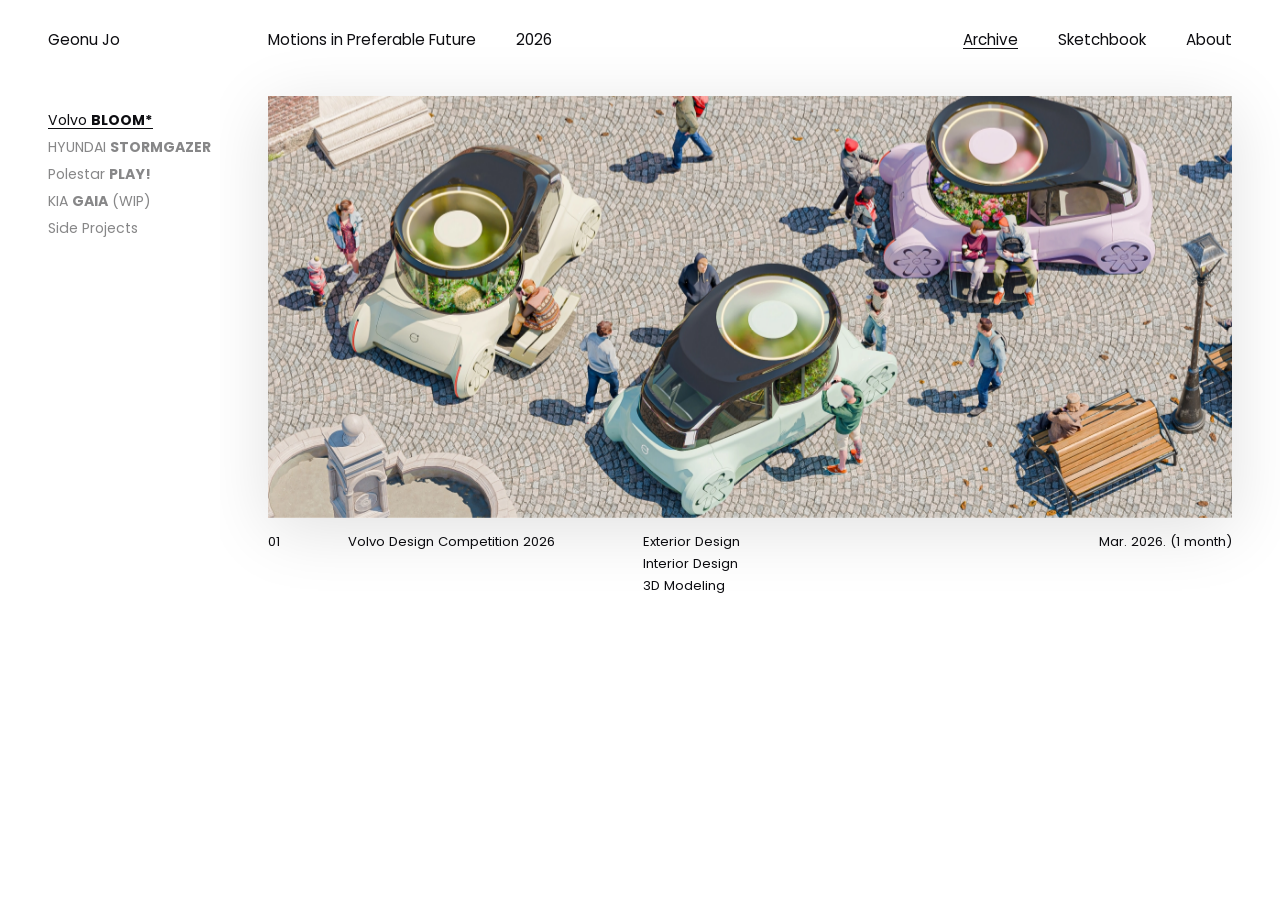
==== index.html @ c616c614 "Update index.html" ====
<!DOCTYPE html>
<html lang="en">
<head>
  <meta charset="UTF-8" />
  <meta name="viewport" content="width=device-width, initial-scale=1.0" />
  <title>Geonu Jo — Archive</title>
  <style>
    @font-face { font-family:'Poppins'; src:url('source/fonts/Poppins-Regular.ttf') format('truetype'); font-weight:400; }
    @font-face { font-family:'Poppins'; src:url('source/fonts/Poppins-Medium.ttf') format('truetype'); font-weight:500; }
    @font-face { font-family:'Poppins'; src:url('source/fonts/Poppins-Bold.ttf') format('truetype'); font-weight:700; }

    html {
      -webkit-text-size-adjust: 100%;
      text-size-adjust: 100%;
    }

    *, *::before, *::after { box-sizing:border-box; margin:0; padding:0; }
    html, body { width:100%; height:100%; overflow:hidden; font-family:'Poppins',sans-serif; font-weight:400; color:#0D0D11; }

    #global-nav {
      position:fixed; top:0; left:0; right:0; z-index:500;
      display:flex; align-items:baseline;
      padding:28px 48px 0;
      pointer-events:none;
    }
    #global-nav * { pointer-events:auto; }
    
    .nav-name  { font-size:0.95rem; font-weight:400; width:220px; flex-shrink:0; color:#0D0D11; transition: color 0.5s ease; }
    .nav-title { font-size:0.95rem; font-weight:400; color:#0D0D11; transition: color 0.5s ease; }
    .nav-year  { font-size:0.95rem; font-weight:400; flex:1; padding-left:40px; color:#0D0D11; transition: color 0.5s ease; }
    
    .nav-links { display:flex; gap:40px; }
    .nav-links a { font-size:0.95rem; font-weight:400; color:#0D0D11; text-decoration:none; transition: color 0.5s ease; }
    
    .nav-links a.active { text-decoration:underline; text-underline-offset:3px; }
    .nav-links a:hover  { text-decoration:underline; text-underline-offset:3px; }
    
    #global-nav.on-sketchbook .nav-name,
    #global-nav.on-sketchbook .nav-title,
    #global-nav.on-sketchbook .nav-year,
    #global-nav.on-sketchbook .nav-links a { color:#e8e8e8; }

    /* ── PAGE SCROLL ── */
    #scroll-container { position:fixed; inset:0; overflow:hidden; }
    #pages-wrapper {
      width:100%; 
      transition: transform 0.85s cubic-bezier(0.76,0,0.24,1);
      will-change: transform;
    }
    .page { width:100%; height:100vh; position:relative; }

    /* ── PAGE 1: ARCHIVE ── */
    #page-archive { background:#fff; display:flex; }

    .archive-sidebar {
      width:220px;
      flex-shrink:0;
      padding:110px 0 48px 48px;
      display:flex;
      flex-direction:column;
      gap:6px;
    }
    .project-nav-item {
      font-size:0.88rem;
      font-weight:400;
      color:#878788;
      cursor:pointer;
      line-height:1.5;
      transition:color 0.2s;
      white-space:nowrap;
    }
    .project-nav-item strong { font-weight:700; }
    .project-nav-item.active { color:#0D0D11; text-decoration:underline; text-underline-offset:3px; }
    .project-nav-item:hover { color:#0D0D11; }

    .archive-content {
      flex:1;
      padding:96px 48px 48px;
      display:flex;
      flex-direction:column;
      overflow:hidden;
    }

    #archive-cover {
      position: relative;
      width: 100%;
      aspect-ratio: 16/7;
      box-shadow: 0 12px 64px rgba(0,0,0,0.12);
      background: transparent;
      flex-shrink: 0;
      cursor: pointer;
    }

    .cover-layer {
      position: absolute;
      inset: 0;
      width: 100%;
      height: 100%;
      opacity: 0;
      z-index: 1;
      transition: opacity 0.5s cubic-bezier(0.25, 1, 0.5, 1);
      will-change: opacity;
    }

    .cover-layer.active {
      opacity: 1;
      z-index: 3;
    }

    .cover-layer::after {
      content: '';
      position: absolute;
      inset: 0;
      background-color: #ffffff;
      opacity: 0; 
      pointer-events: none; 
      transition: opacity 0.3s ease; 
      z-index: 2; 
    }
    .cover-layer:hover::after { opacity: 0.1; }

    .cover-layer img {
      width: 100%;
      height: 100%;
      object-fit: cover;
      display: block;
      position: relative;
      z-index: 1;
    }

    .project-meta {
      display:grid;
      grid-template-columns: 80px 1fr 1fr 1fr;
      padding-top:14px;
      flex-shrink:0;
    }
    .meta-num     { font-size:0.82rem; color:#0D0D11; }
    .meta-context { font-size:0.82rem; color:#0D0D11; }
    .meta-tags    { font-size:0.82rem; color:#0D0D11; display:flex; flex-direction:column; gap:2px; }
    .meta-date    { font-size:0.82rem; color:#0D0D11; text-align:right; }

    /* ── PAGE 2: SKETCHBOOK (iframe) ── */
    #page-sketchbook { background:#b8b8b8; }

    /* ── PAGE 3: ABOUT ── */
    #page-about { background:#fff; }

    /* ── LIGHTBOX ── */
    #lightbox {
      position: fixed; 
      inset: 0; 
      z-index: 1000;
      background: rgba(0,0,0,0); 
      display: none;
      overflow-y: auto;
      transition: background 0.4s ease;
      overscroll-behavior-y: contain; 
    }
    #lightbox.visible { background:rgba(0,0,0,0.88); }
    
    #lightbox-inner {
      position: relative;
      width: calc(100% - 160px);
      margin: 0 auto;
      padding: 80px 0 120px;
      display: flex; 
      flex-direction: column;
      opacity: 0; 
      transform: translateY(20px);
      transition: opacity 0.4s ease, transform 0.4s ease;
    }
    #lightbox.visible #lightbox-inner { opacity: 1; transform: translateY(0); }
    #lightbox-inner picture { display: block; width: 100%; margin-bottom: 0; padding: 0; }
    #lightbox-inner picture img { width: 100%; height: auto; display: block; vertical-align: top; }
    #lightbox-vimeo-wrap { width: 100%; margin-bottom: 8px; }
    
    #lightbox-close {
      position:fixed; top:28px; right:48px;
      font-size:0.85rem; color:#fff; cursor:pointer;
      font-family:'Poppins',sans-serif; z-index:1001;
      opacity:0; transition:opacity 0.4s ease;
    }
    #lightbox.visible #lightbox-close { opacity:1; }
    #lightbox-close:hover { text-decoration:underline; }

    /* ═══════════════════════════════
       MOBILE RESPONSIVE LAYOUT STYLES
    ═══════════════════════════════ */
    @media (max-width: 768px), (max-width: 915px) and (orientation: landscape) {
      #global-nav {
        padding: 16px 20px 0;
        flex-direction: column;
        gap: 4px;
      }
      .nav-name { font-size: 0.9rem; width: auto; }
      .nav-title, .nav-year { display: none; } 
      .nav-links { width: 100%; justify-content: flex-start; gap: 24px; margin-top: 4px; }
      .nav-links a { font-size: 0.9rem; }

      #page-archive { flex-direction: column; overflow-y: auto; -webkit-overflow-scrolling: touch; }
      
      .archive-sidebar {
        width: 100%;
        padding: 114px 20px 12px 20px;
        flex-direction: row;
        overflow-x: auto;
        white-space: nowrap;
        gap: 16px;
        -webkit-overflow-scrolling: touch;
      }
      .archive-sidebar::-webkit-scrollbar { display: none; } 
      .project-nav-item { font-size: 0.85rem; display: inline-block; }

      .archive-content {
        padding: 8px 20px 40px 20px;
        flex-shrink: 0;
        overflow: visible;
      }
      #archive-cover { aspect-ratio: 4/3; }

      .project-meta {
        grid-template-columns: 1fr; 
        row-gap: 8px;
        padding-top: 14px;
      }
      .meta-num { font-size: 0.8rem; color: #878788; }
      .meta-context { font-size: 0.95rem; font-weight: 500; }
      .meta-tags { flex-direction: row; flex-wrap: wrap; gap: 4px 10px; font-size: 0.8rem; }
      /* ★ 요구사항 반영: 아카이브 페이지 날짜 정보 정렬 왼쪽으로 통합 수정 */
      .meta-date { text-align: left; font-size: 0.8rem; color: #878788; margin-top: 2px; }
      
      #lightbox-inner { width: calc(100% - 32px); padding: 60px 0 60px; }
      #lightbox-close { top: 20px; right: 20px; }
    }

    @media (max-width: 915px) and (orientation: landscape) {
      .page { 
        height: 100svh !important; 
      }
      .archive-sidebar { padding: 94px 20px 8px 20px; }
      #archive-cover { aspect-ratio: 16/6; max-height: 38vh; }
    }
  </style>
</head>
<body>

<nav id="global-nav">
  <span class="nav-name">Geonu Jo</span>
  <span class="nav-title">Motions in Preferable Future</span>
  <span class="nav-year">2026</span>
  <div class="nav-links">
    <a href="#" id="nav-archive" class="active">Archive</a>
    <a href="#" id="nav-sketchbook">Sketchbook</a>
    <a href="#" id="nav-about">About</a>
  </div>
</nav>

<div id="scroll-container">
  <div id="pages-wrapper">

    <div class="page" id="page-archive">
      <aside class="archive-sidebar">
        <div class="project-nav-item active" data-key="volvo-bloom">
          Volvo <strong>BLOOM*</strong>
        </div>
        <div class="project-nav-item" data-key="hyundai-stormgazer">
          HYUNDAI <strong>STORMGAZER</strong>
        </div>
        <div class="project-nav-item" data-key="polestar-play">
          Polestar <strong>PLAY!</strong>
        </div>
        <div class="project-nav-item" data-key="kia-gaia">
          KIA <strong>GAIA</strong> (WIP)
        </div>
        <div class="project-nav-item" data-key="side-projects">
          Side Projects
        </div>
      </aside>

      <div class="archive-content">
        <div id="archive-cover"></div>
        
        <div class="project-meta">
          <span class="meta-num" id="meta-num"></span>
          <span class="meta-context" id="meta-context"></span>
          <span class="meta-tags" id="meta-tags"></span>
          <span class="meta-date" id="meta-date"></span>
        </div>
      </div>
    </div>

    <div class="page" id="page-sketchbook">
      <iframe src="sketchbook.html" style="position:absolute;inset:0;width:100%;height:100%;border:none;" title="Sketchbook"></iframe>
    </div>

    <div class="page" id="page-about">
      <iframe id="about-iframe" src="about.html" style="position:absolute;inset:0;width:100%;height:100%;border:none;" title="About"></iframe>
    </div>

  </div>
</div>

<div id="lightbox">
  <span id="lightbox-close">✕ close</span>
  <div id="lightbox-inner"></div>
</div>

<script>
const PROJECTS = {
  'volvo-bloom': {
    num:'01', context:'Volvo Design Competition 2026',
    tags:['Exterior Design','Interior Design','3D Modeling'],
    date:'Mar. 2026. (1 month)',
    path:'source/projects/volvo-bloom/',
    images: Array.from({length:16}, (_,i) => String(i+1).padStart(2,'0')+'.jpg'),
    vimeo: '<div style="padding:68.52% 0 0 0;position:relative;"><iframe src="https://player.vimeo.com/video/1188949481?badge=0&autopause=0&player_id=0&app_id=58479&autoplay=1&loop=1" frameborder="0" allow="autoplay; fullscreen; picture-in-picture; clipboard-write; encrypted-media; web-share" referrerpolicy="strict-origin-when-cross-origin" style="position:absolute;top:0;left:0;width:100%;height:100%;" title="BLOOM* (Volvo Design Competition 2026)"></iframe></div><script src="https://player.vimeo.com/api/player.js"><\/script>'
  },
  'hyundai-stormgazer': {
    num:'02', context:'HYUNDAI industry-academic cooperation',
    tags:['Exterior Design','3D Modeling'],
    date:'Jul. 2025. - Nov. 2025. (4 months)',
    path:'source/projects/hyundai-stormgazer/',
    images: Array.from({length:13}, (_,i) => String(i+1).padStart(2,'0')+'.jpg')
  },
  'polestar-play': {
    num:'03', context:'Polestar Design Contest 2024',
    tags:['Exterior Design','Interior Design', '3D Modeling'],
    date:'Apr. 2024. - May. 2024. (2 months)',
    path:'source/projects/polestar-play/',
    images: Array.from({length:12}, (_,i) => String(i+1).padStart(2,'0')+'.jpg')
  },
  'kia-gaia': {
    num:'04', context:'BA Thesis Project (wip)',
    tags:['Exterior Design', 'Interior Design', '3D Modeling'],
    date:'Apr. 2026. - Dec. 2026. (9 months)',
    path:'source/projects/kia-gaia/',
    images: Array.from({length:8}, (_,i) => String(i+1).padStart(2,'0')+'.jpg')
  },
  'side-projects': {
    num:'05', context:'Various',
    tags:['Sketching','Modeling'],
    date:'2024. –',
    path:'source/projects/side-projects/',
    images: ['01.jpg']
  }
};

let activeKey = '';
let lastActiveKey = null;
let lightboxScrollTimer = null;

function isMobileLayout() {
  return window.innerWidth <= 768 || (window.innerWidth <= 915 && window.innerHeight < window.innerWidth);
}

function initCoverLayers() {
  const container = document.getElementById('archive-cover');
  container.innerHTML = '';

  Object.keys(PROJECTS).forEach(key => {
    const p = PROJECTS[key];
    const picture = document.createElement('picture');
    picture.className = 'cover-layer';
    picture.dataset.coverKey = key;

    picture.innerHTML = `
      <source srcset="${p.path}webp/00.webp" type="image/webp">
      <img src="${p.path}jpg/00.jpg" alt="${p.num} Cover">
    `;
    container.appendChild(picture);
  });
}

function selectProject(key) {
  const p = PROJECTS[key];
  if (!p || activeKey === key) return;
  
  lastActiveKey = activeKey;
  activeKey = key;

  document.querySelectorAll('.project-nav-item').forEach(el => {
    el.classList.toggle('active', el.dataset.key === key);
  });

  const allLayers = document.querySelectorAll('.cover-layer');
  const nextLayer = document.querySelector(`.cover-layer[data-cover-key="${key}"]`);
  const prevLayer = lastActiveKey ? document.querySelector(`.cover-layer[data-cover-key="${lastActiveKey}"]`) : null;

  if (nextLayer) {
    allLayers.forEach(layer => {
      if (layer !== nextLayer && layer.classList.contains('active')) {
        layer.style.zIndex = '2'; 
      } else if (layer !== nextLayer) {
        layer.style.zIndex = '1';
      }
    });

    nextLayer.style.zIndex = '3';
    nextLayer.classList.add('active');

    if (prevLayer && prevLayer !== nextLayer) {
      const layerToHide = prevLayer;
      
      setTimeout(() => {
        if (activeKey !== layerToHide.dataset.coverKey) { 
          layerToHide.classList.remove('active');
          layerToHide.style.zIndex = '1';
        }
      }, 2600); 
    }
  }

  document.getElementById('meta-num').textContent     = p.num;
  document.getElementById('meta-context').textContent = p.context;
  document.getElementById('meta-date').textContent    = p.date;
  const tagsEl = document.getElementById('meta-tags');
  tagsEl.innerHTML = p.tags.map(t => `<span>${t}</span>`).join('');
}

document.querySelectorAll('.project-nav-item').forEach(el => {
  el.addEventListener('click', () => {
    selectProject(el.dataset.key);
    if(isMobileLayout()) {
      el.scrollIntoView({ behavior: 'smooth', inline: 'center', block: 'nearest' });
    }
  });
});

initCoverLayers();
selectProject('volvo-bloom');

document.getElementById('archive-cover').addEventListener('click', () => {
  if (activeKey === 'kia-gaia') return;
  const p = PROJECTS[activeKey];
  if (p) openLightbox(p.path, p.images, p.vimeo || null);
});

/* ── PAGE SNAPPING ── */
const pagesWrapper = document.getElementById('pages-wrapper');
const globalNav    = document.getElementById('global-nav');
const archivePage  = document.getElementById('page-archive');
let currentPage = 0;
let isAnimating = false;
const ANIM_MS   = 900;

function goToPage(n) {
  n = Math.max(0, Math.min(2, n));
  if (n === currentPage || isAnimating) return;
  currentPage = n;
  isAnimating = true;
  
  const targetOffset = n * -100;
  pagesWrapper.style.transform = `translateY(${targetOffset}svh)`;
  
  document.getElementById('nav-archive').classList.toggle('active',    n === 0);
  document.getElementById('nav-sketchbook').classList.toggle('active', n === 1);
  document.getElementById('nav-about').classList.toggle('active',      n === 2);
  globalNav.classList.toggle('on-sketchbook', n === 1);
  setTimeout(() => { isAnimating = false; }, ANIM_MS);
}

document.getElementById('nav-archive').addEventListener('click',    e => { e.preventDefault(); goToPage(0); });
document.getElementById('nav-sketchbook').addEventListener('click', e => { e.preventDefault(); goToPage(1); });
document.getElementById('nav-about').addEventListener('click',      e => { e.preventDefault(); goToPage(2); });

let wheelAccum = 0, wheelTimer = null;
const WHEEL_THRESHOLD = 50;

window.addEventListener('wheel', (e) => {
  const lb = document.getElementById('lightbox');
  if (lb && lb.style.display === 'block' && lb.classList.contains('visible')) return;

  if (currentPage === 0) {
    if (isMobileLayout()) return; 
    const atBottom = archivePage.scrollTop + archivePage.clientHeight >= archivePage.scrollHeight - 4;
    const atTop    = archivePage.scrollTop <= 0;
    if (e.deltaY > 0 && !atBottom) return;
    if (e.deltaY < 0 && !atTop)    return;
  }
  wheelAccum += e.deltaY;
  clearTimeout(wheelTimer);
  wheelTimer = setTimeout(() => { wheelAccum = 0; }, 200);
  if (Math.abs(wheelAccum) < WHEEL_THRESHOLD) return;
  const dir = wheelAccum > 0 ? 1 : -1;
  wheelAccum = 0;
  if (!isAnimating) goToPage(currentPage + dir);
}, { passive:true });

/* 📱 터치 스크린 스와이프 페이지 snapping */
let touchY0 = null;
let touchX0 = null;
window.addEventListener('touchstart', e => { 
  touchY0 = e.touches[0].clientY; 
  touchX0 = e.touches[0].clientX;
}, {passive:true});

window.addEventListener('touchend', e => {
  if (touchY0 === null || isAnimating) return;
  if (document.getElementById('lightbox').style.display === 'block') return;
  
  if (currentPage === 1) {
    const dx = touchX0 - e.changedTouches[0].clientX;
    if (Math.abs(dx) > 40) return; 
  }

  const dy = touchY0 - e.changedTouches[0].clientY;
  touchY0 = null;
  if (Math.abs(dy) < 60) return;
  goToPage(currentPage + (dy > 0 ? 1 : -1));
}, {passive:true});

/* ★ 크로스 도메인 iframe 신호 완벽 수신 보장 및 단일 페이지 전이 통합 연동 */
window.addEventListener('message', (e) => {
  if (e.data === 'scroll-up-edge'   && !isAnimating) goToPage(currentPage - 1);
  if (e.data === 'scroll-down-edge' && !isAnimating) goToPage(currentPage + 1);

  if (e.data && e.data.type === 'open-project-lightbox') {
    const targetKey = e.data.key;
    const p = PROJECTS[targetKey];
    
    if (p) {
      selectProject(targetKey);
      if (targetKey === 'kia-gaia') return; 
      const startPage = e.data.page || 1;
      openLightbox(p.path, p.images, p.vimeo || null, startPage);
    }
  }
});

function preloadProjectCovers() {
  Object.keys(PROJECTS).forEach(key => {
    const p = PROJECTS[key];
    const imgWebp = new Image();
    imgWebp.src = p.path + 'webp/00.webp';
    const imgJpg = new Image();
    imgJpg.src = p.path + 'jpg/00.jpg';
  });
}
preloadProjectCovers();

/* ── LIGHTBOX CONTROLLER ── */
function openLightbox(path, images, vimeo, startPage = 1) {
  const lb    = document.getElementById('lightbox');
  const inner = document.getElementById('lightbox-inner');
  inner.innerHTML = '';
  lb.onscroll = null; 

  if (vimeo) {
    const wrap = document.createElement('div');
    wrap.id = 'lightbox-vimeo-wrap';
    wrap.style.cssText = 'width:60%; margin:0 auto 8px;';
    if(isMobileLayout()) wrap.style.width = '100%';
    wrap.innerHTML = vimeo;
    inner.appendChild(wrap);
    if (!document.querySelector('script[src*="vimeo.com/api/player"]')) {
      const s = document.createElement('script');
      s.src = 'https://player.vimeo.com/api/player.js';
      document.head.appendChild(s);
    }
  }

  images.forEach((f, idx) => {
    const webpFileName = f.replace(/\.(jpg|jpeg)$/i, '.webp');
    const webpSrc = path + 'webp/' + webpFileName;
    const jpgSrc  = path + 'jpg/' + f;

    const picture = document.createElement('picture');
    picture.dataset.pageIndex = idx + 1;
    picture.style.cssText = 'display:block; width:100%; margin-bottom:0;'; 

    const source = document.createElement('source');
    source.srcset = webpSrc;
    source.type = 'image/webp';
    picture.appendChild(source);

    const img = document.createElement('img');
    img.src = jpgSrc;
    img.alt = f;
    img.decoding = "sync";
    img.style.cssText = 'width:100%; display:block; height:auto;';

    picture.appendChild(img);
    inner.appendChild(picture);
  });

  lb.style.display = 'block';
  lb.scrollTop = 0; 

  requestAnimationFrame(() => {
    lb.classList.add('visible');
    if (images.length === 0) return;

    const targetPageNum = startPage > 1 ? startPage : 1;
    const targetPicture = inner.querySelector(`picture[data-page-index="${targetPageNum}"]`);
    
    if (targetPicture) {
      const targetImg = targetPicture.querySelector('img');
      const scrollToTarget = () => {
        targetPicture.scrollIntoView({ behavior: 'auto', block: 'start' });
        if (targetPageNum === 1 && vimeo) {
          lb.scrollTop = 0;
        }
        targetImg.onload = null;
        targetImg.onerror = null;
      };

      if (targetImg.complete && targetImg.naturalWidth) {
        lightboxScrollTimer = setTimeout(scrollToTarget, 50);
      } else {
        targetImg.onload = () => { lightboxScrollTimer = setTimeout(scrollToTarget, 100); };
        targetImg.onerror = () => { scrollToTarget(); }; 
      }
    } else {
      lb.scrollTop = 0;
    }
  });
}

function closeLightbox() {
  if (lightboxScrollTimer) {
    clearTimeout(lightboxScrollTimer);
    lightboxScrollTimer = null;
  }
  const lb = document.getElementById('lightbox');
  lb.classList.remove('visible');
  setTimeout(() => { 
    lb.style.display = 'none'; 
    document.getElementById('lightbox-inner').innerHTML = ''; 
  }, 420);
}

document.getElementById('lightbox-close').addEventListener('click', closeLightbox);
document.getElementById('lightbox').addEventListener('click', e => {
  if(e.target.id === 'lightbox' || e.target.id === 'lightbox-inner') closeLightbox();
});
</script>
</body>
</html>
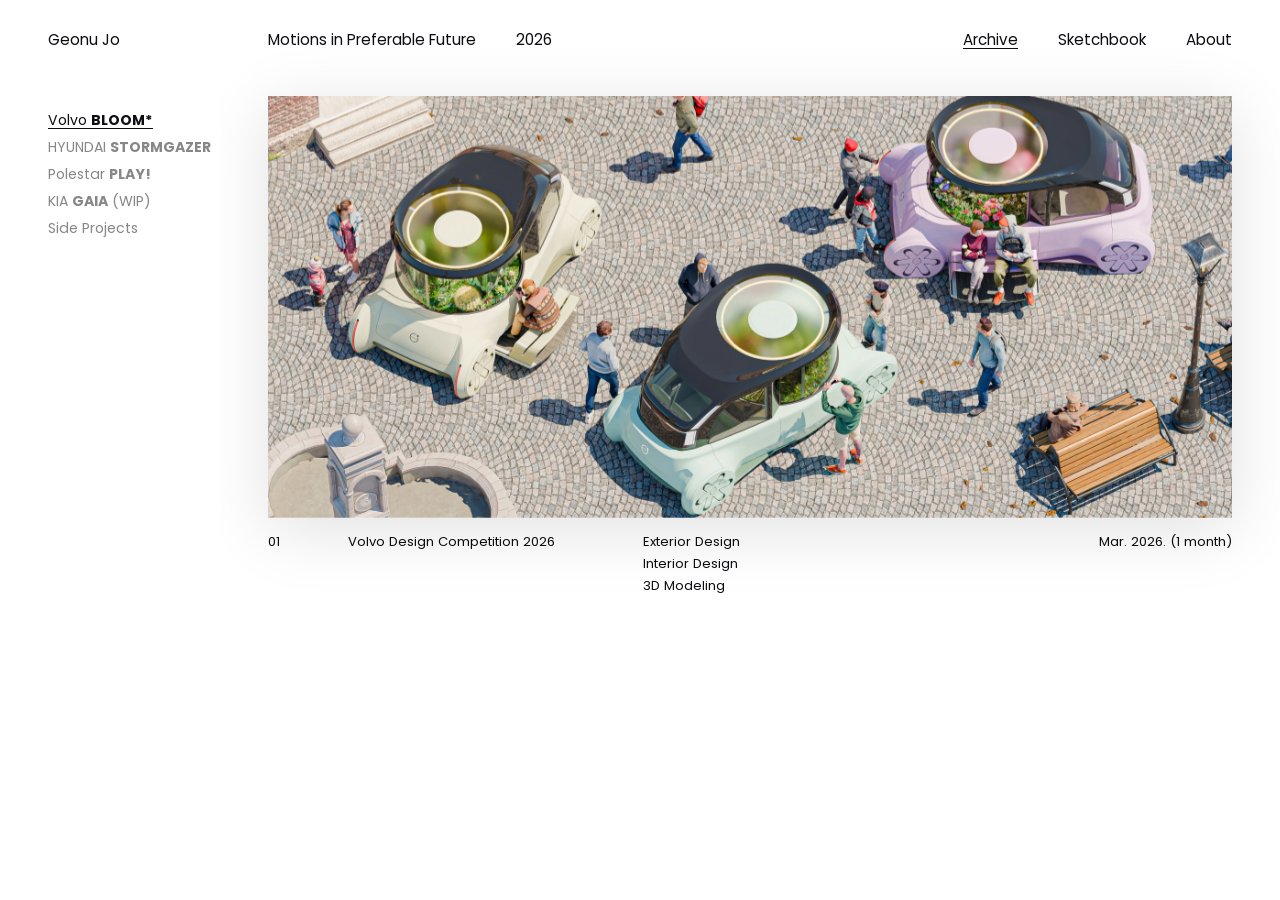
==== commit 53e78f45: "Update index.html" ====
--- a/index.html
+++ b/index.html
@@ -145,43 +145,7 @@
     /* ── PAGE 3: ABOUT ── */
     #page-about { background:#fff; }
 
-    /* ── LIGHTBOX ── */
-    #lightbox {
-      position: fixed; 
-      inset: 0; 
-      z-index: 1000;
-      background: rgba(0,0,0,0); 
-      display: none;
-      overflow-y: auto;
-      transition: background 0.4s ease;
-      overscroll-behavior-y: contain; 
-    }
-    #lightbox.visible { background:rgba(0,0,0,0.88); }
-    
-    #lightbox-inner {
-      position: relative;
-      width: calc(100% - 160px);
-      margin: 0 auto;
-      padding: 80px 0 120px;
-      display: flex; 
-      flex-direction: column;
-      opacity: 0; 
-      transform: translateY(20px);
-      transition: opacity 0.4s ease, transform 0.4s ease;
-    }
-    #lightbox.visible #lightbox-inner { opacity: 1; transform: translateY(0); }
-    #lightbox-inner picture { display: block; width: 100%; margin-bottom: 0; padding: 0; }
-    #lightbox-inner picture img { width: 100%; height: auto; display: block; vertical-align: top; }
-    #lightbox-vimeo-wrap { width: 100%; margin-bottom: 8px; }
-    
-    #lightbox-close {
-      position:fixed; top:28px; right:48px;
-      font-size:0.85rem; color:#fff; cursor:pointer;
-      font-family:'Poppins',sans-serif; z-index:1001;
-      opacity:0; transition:opacity 0.4s ease;
-    }
-    #lightbox.visible #lightbox-close { opacity:1; }
-    #lightbox-close:hover { text-decoration:underline; }
+
 
     /* ═══════════════════════════════
        MOBILE RESPONSIVE LAYOUT STYLES
@@ -229,8 +193,7 @@
       /* ★ 요구사항 반영: 아카이브 페이지 날짜 정보 정렬 왼쪽으로 통합 수정 */
       .meta-date { text-align: left; font-size: 0.8rem; color: #878788; margin-top: 2px; }
       
-      #lightbox-inner { width: calc(100% - 32px); padding: 60px 0 60px; }
-      #lightbox-close { top: 20px; right: 20px; }
+
     }
 
     @media (max-width: 915px) and (orientation: landscape) {
@@ -300,10 +263,7 @@
   </div>
 </div>
 
-<div id="lightbox">
-  <span id="lightbox-close">✕ close</span>
-  <div id="lightbox-inner"></div>
-</div>
+
 
 <script>
 const PROJECTS = {
@@ -347,7 +307,6 @@
 
 let activeKey = '';
 let lastActiveKey = null;
-let lightboxScrollTimer = null;
 
 function isMobileLayout() {
   return window.innerWidth <= 768 || (window.innerWidth <= 915 && window.innerHeight < window.innerWidth);
@@ -431,8 +390,7 @@
 
 document.getElementById('archive-cover').addEventListener('click', () => {
   if (activeKey === 'kia-gaia') return;
-  const p = PROJECTS[activeKey];
-  if (p) openLightbox(p.path, p.images, p.vimeo || null);
+  if (activeKey) location.href = `project.html?key=${activeKey}`;
 });
 
 /* ── PAGE SNAPPING ── */
@@ -467,9 +425,6 @@
 const WHEEL_THRESHOLD = 50;
 
 window.addEventListener('wheel', (e) => {
-  const lb = document.getElementById('lightbox');
-  if (lb && lb.style.display === 'block' && lb.classList.contains('visible')) return;
-
   if (currentPage === 0) {
     if (isMobileLayout()) return; 
     const atBottom = archivePage.scrollTop + archivePage.clientHeight >= archivePage.scrollHeight - 4;
@@ -496,8 +451,6 @@
 
 window.addEventListener('touchend', e => {
   if (touchY0 === null || isAnimating) return;
-  if (document.getElementById('lightbox').style.display === 'block') return;
-  
   if (currentPage === 1) {
     const dx = touchX0 - e.changedTouches[0].clientX;
     if (Math.abs(dx) > 40) return; 
@@ -517,12 +470,9 @@
   if (e.data && e.data.type === 'open-project-lightbox') {
     const targetKey = e.data.key;
     const p = PROJECTS[targetKey];
-    
-    if (p) {
-      selectProject(targetKey);
-      if (targetKey === 'kia-gaia') return; 
+    if (p && targetKey !== 'kia-gaia') {
       const startPage = e.data.page || 1;
-      openLightbox(p.path, p.images, p.vimeo || null, startPage);
+      location.href = `project.html?key=${targetKey}&page=${startPage}`;
     }
   }
 });
@@ -538,101 +488,7 @@
 }
 preloadProjectCovers();
 
-/* ── LIGHTBOX CONTROLLER ── */
-function openLightbox(path, images, vimeo, startPage = 1) {
-  const lb    = document.getElementById('lightbox');
-  const inner = document.getElementById('lightbox-inner');
-  inner.innerHTML = '';
-  lb.onscroll = null; 
-
-  if (vimeo) {
-    const wrap = document.createElement('div');
-    wrap.id = 'lightbox-vimeo-wrap';
-    wrap.style.cssText = 'width:60%; margin:0 auto 8px;';
-    if(isMobileLayout()) wrap.style.width = '100%';
-    wrap.innerHTML = vimeo;
-    inner.appendChild(wrap);
-    if (!document.querySelector('script[src*="vimeo.com/api/player"]')) {
-      const s = document.createElement('script');
-      s.src = 'https://player.vimeo.com/api/player.js';
-      document.head.appendChild(s);
-    }
-  }
-
-  images.forEach((f, idx) => {
-    const webpFileName = f.replace(/\.(jpg|jpeg)$/i, '.webp');
-    const webpSrc = path + 'webp/' + webpFileName;
-    const jpgSrc  = path + 'jpg/' + f;
-
-    const picture = document.createElement('picture');
-    picture.dataset.pageIndex = idx + 1;
-    picture.style.cssText = 'display:block; width:100%; margin-bottom:0;'; 
-
-    const source = document.createElement('source');
-    source.srcset = webpSrc;
-    source.type = 'image/webp';
-    picture.appendChild(source);
-
-    const img = document.createElement('img');
-    img.src = jpgSrc;
-    img.alt = f;
-    img.decoding = "sync";
-    img.style.cssText = 'width:100%; display:block; height:auto;';
-
-    picture.appendChild(img);
-    inner.appendChild(picture);
-  });
-
-  lb.style.display = 'block';
-  lb.scrollTop = 0; 
-
-  requestAnimationFrame(() => {
-    lb.classList.add('visible');
-    if (images.length === 0) return;
-
-    const targetPageNum = startPage > 1 ? startPage : 1;
-    const targetPicture = inner.querySelector(`picture[data-page-index="${targetPageNum}"]`);
-    
-    if (targetPicture) {
-      const targetImg = targetPicture.querySelector('img');
-      const scrollToTarget = () => {
-        targetPicture.scrollIntoView({ behavior: 'auto', block: 'start' });
-        if (targetPageNum === 1 && vimeo) {
-          lb.scrollTop = 0;
-        }
-        targetImg.onload = null;
-        targetImg.onerror = null;
-      };
-
-      if (targetImg.complete && targetImg.naturalWidth) {
-        lightboxScrollTimer = setTimeout(scrollToTarget, 50);
-      } else {
-        targetImg.onload = () => { lightboxScrollTimer = setTimeout(scrollToTarget, 100); };
-        targetImg.onerror = () => { scrollToTarget(); }; 
-      }
-    } else {
-      lb.scrollTop = 0;
-    }
-  });
-}
-
-function closeLightbox() {
-  if (lightboxScrollTimer) {
-    clearTimeout(lightboxScrollTimer);
-    lightboxScrollTimer = null;
-  }
-  const lb = document.getElementById('lightbox');
-  lb.classList.remove('visible');
-  setTimeout(() => { 
-    lb.style.display = 'none'; 
-    document.getElementById('lightbox-inner').innerHTML = ''; 
-  }, 420);
-}
-
-document.getElementById('lightbox-close').addEventListener('click', closeLightbox);
-document.getElementById('lightbox').addEventListener('click', e => {
-  if(e.target.id === 'lightbox' || e.target.id === 'lightbox-inner') closeLightbox();
-});
+
 </script>
 </body>
 </html>
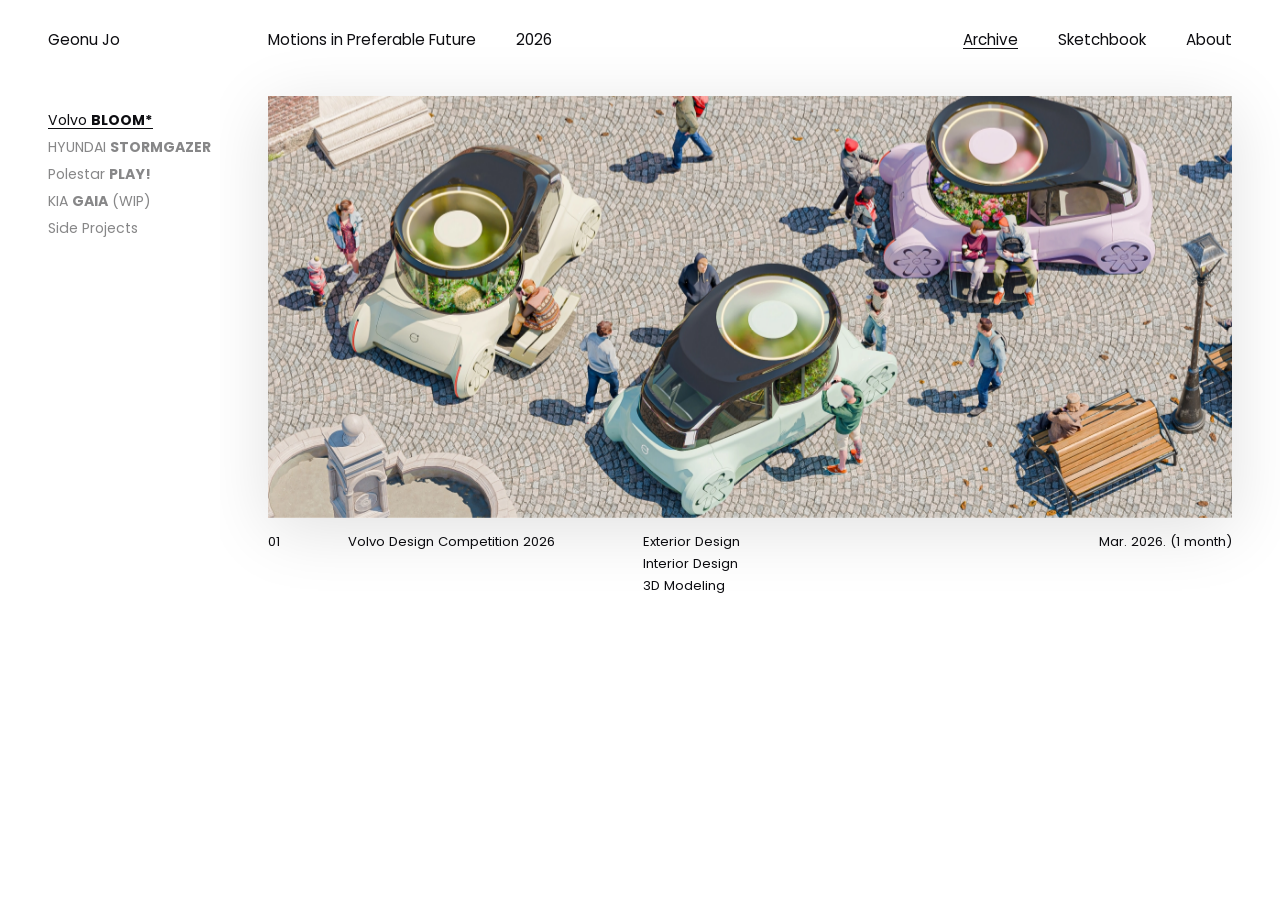
==== commit db5004d0: "update" ====
--- a/index.html
+++ b/index.html
@@ -223,19 +223,19 @@
 
     <div class="page" id="page-archive">
       <aside class="archive-sidebar">
-        <div class="project-nav-item active" data-key="volvo-bloom">
+        <div class="project-nav-item active" data-key="bloom">
           Volvo <strong>BLOOM*</strong>
         </div>
-        <div class="project-nav-item" data-key="hyundai-stormgazer">
+        <div class="project-nav-item" data-key="stormgazer">
           HYUNDAI <strong>STORMGAZER</strong>
         </div>
-        <div class="project-nav-item" data-key="polestar-play">
+        <div class="project-nav-item" data-key="play">
           Polestar <strong>PLAY!</strong>
         </div>
-        <div class="project-nav-item" data-key="kia-gaia">
+        <div class="project-nav-item" data-key="gaia">
           KIA <strong>GAIA</strong> (WIP)
         </div>
-        <div class="project-nav-item" data-key="side-projects">
+        <div class="project-nav-item" data-key="side">
           Side Projects
         </div>
       </aside>
@@ -267,7 +267,7 @@
 
 <script>
 const PROJECTS = {
-  'volvo-bloom': {
+  'bloom': {
     num:'01', context:'Volvo Design Competition 2026',
     tags:['Exterior Design','Interior Design','3D Modeling'],
     date:'Mar. 2026. (1 month)',
@@ -275,28 +275,28 @@
     images: Array.from({length:16}, (_,i) => String(i+1).padStart(2,'0')+'.jpg'),
     vimeo: '<div style="padding:68.52% 0 0 0;position:relative;"><iframe src="https://player.vimeo.com/video/1188949481?badge=0&autopause=0&player_id=0&app_id=58479&autoplay=1&loop=1" frameborder="0" allow="autoplay; fullscreen; picture-in-picture; clipboard-write; encrypted-media; web-share" referrerpolicy="strict-origin-when-cross-origin" style="position:absolute;top:0;left:0;width:100%;height:100%;" title="BLOOM* (Volvo Design Competition 2026)"></iframe></div><script src="https://player.vimeo.com/api/player.js"><\/script>'
   },
-  'hyundai-stormgazer': {
+  'stormgazer': {
     num:'02', context:'HYUNDAI industry-academic cooperation',
     tags:['Exterior Design','3D Modeling'],
     date:'Jul. 2025. - Nov. 2025. (4 months)',
     path:'source/projects/hyundai-stormgazer/',
     images: Array.from({length:13}, (_,i) => String(i+1).padStart(2,'0')+'.jpg')
   },
-  'polestar-play': {
+  'play': {
     num:'03', context:'Polestar Design Contest 2024',
     tags:['Exterior Design','Interior Design', '3D Modeling'],
     date:'Apr. 2024. - May. 2024. (2 months)',
     path:'source/projects/polestar-play/',
     images: Array.from({length:12}, (_,i) => String(i+1).padStart(2,'0')+'.jpg')
   },
-  'kia-gaia': {
+  'gaia': {
     num:'04', context:'BA Thesis Project (wip)',
     tags:['Exterior Design', 'Interior Design', '3D Modeling'],
     date:'Apr. 2026. - Dec. 2026. (9 months)',
     path:'source/projects/kia-gaia/',
     images: Array.from({length:8}, (_,i) => String(i+1).padStart(2,'0')+'.jpg')
   },
-  'side-projects': {
+  'side': {
     num:'05', context:'Various',
     tags:['Sketching','Modeling'],
     date:'2024. –',
@@ -386,11 +386,11 @@
 });
 
 initCoverLayers();
-selectProject('volvo-bloom');
+selectProject('bloom');
 
 document.getElementById('archive-cover').addEventListener('click', () => {
-  if (activeKey === 'kia-gaia') return;
-  if (activeKey) location.href = `project.html?key=${activeKey}`;
+  if (activeKey === 'gaia') return;
+  if (activeKey) location.href = `p.html?key=${activeKey}`;
 });
 
 /* ── PAGE SNAPPING ── */
@@ -470,9 +470,9 @@
   if (e.data && e.data.type === 'open-project-lightbox') {
     const targetKey = e.data.key;
     const p = PROJECTS[targetKey];
-    if (p && targetKey !== 'kia-gaia') {
+    if (p && targetKey !== 'gaia') {
       const startPage = e.data.page || 1;
-      location.href = `project.html?key=${targetKey}&page=${startPage}`;
+      location.href = `p.html?key=${targetKey}&page=${startPage}`;
     }
   }
 });
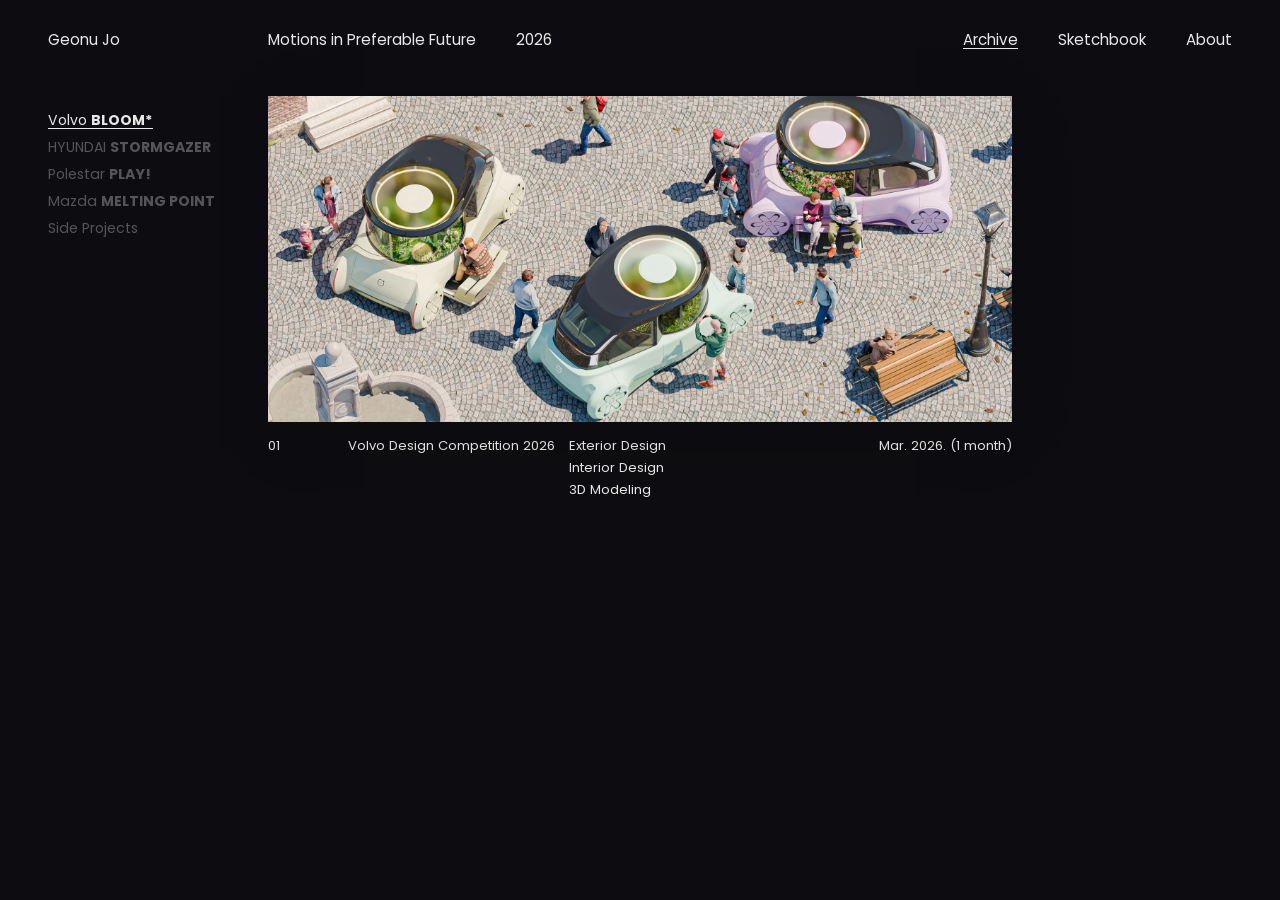
==== commit 0c0033cc: "update" ====
--- a/index.html
+++ b/index.html
@@ -35,6 +35,11 @@
     .nav-links a.active { text-decoration:underline; text-underline-offset:3px; }
     .nav-links a:hover  { text-decoration:underline; text-underline-offset:3px; }
     
+    #global-nav.on-archive .nav-name,
+    #global-nav.on-archive .nav-title,
+    #global-nav.on-archive .nav-year,
+    #global-nav.on-archive .nav-links a { color:#e8e8e8; }
+
     #global-nav.on-sketchbook .nav-name,
     #global-nav.on-sketchbook .nav-title,
     #global-nav.on-sketchbook .nav-year,
@@ -50,7 +55,7 @@
     .page { width:100%; height:100vh; position:relative; }
 
     /* ── PAGE 1: ARCHIVE ── */
-    #page-archive { background:#fff; display:flex; }
+    #page-archive { background:#0D0D11; display:flex; }
 
     .archive-sidebar {
       width:220px;
@@ -63,19 +68,19 @@
     .project-nav-item {
       font-size:0.88rem;
       font-weight:400;
-      color:#878788;
+      color:#555558;
       cursor:pointer;
       line-height:1.5;
       transition:color 0.2s;
       white-space:nowrap;
     }
     .project-nav-item strong { font-weight:700; }
-    .project-nav-item.active { color:#0D0D11; text-decoration:underline; text-underline-offset:3px; }
-    .project-nav-item:hover { color:#0D0D11; }
+    .project-nav-item.active { color:#e8e8e8; text-decoration:underline; text-underline-offset:3px; }
+    .project-nav-item:hover { color:#e8e8e8; }
 
     .archive-content {
       flex:1;
-      padding:96px 48px 48px;
+      padding:96px 268px 48px 48px;
       display:flex;
       flex-direction:column;
       overflow:hidden;
@@ -134,10 +139,10 @@
       padding-top:14px;
       flex-shrink:0;
     }
-    .meta-num     { font-size:0.82rem; color:#0D0D11; }
-    .meta-context { font-size:0.82rem; color:#0D0D11; }
-    .meta-tags    { font-size:0.82rem; color:#0D0D11; display:flex; flex-direction:column; gap:2px; }
-    .meta-date    { font-size:0.82rem; color:#0D0D11; text-align:right; }
+    .meta-num     { font-size:0.82rem; color:#e8e8e8; }
+    .meta-context { font-size:0.82rem; color:#e8e8e8; }
+    .meta-tags    { font-size:0.82rem; color:#e8e8e8; display:flex; flex-direction:column; gap:2px; }
+    .meta-date    { font-size:0.82rem; color:#e8e8e8; text-align:right; }
 
     /* ── PAGE 2: SKETCHBOOK (iframe) ── */
     #page-sketchbook { background:#b8b8b8; }
@@ -232,8 +237,8 @@
         <div class="project-nav-item" data-key="play">
           Polestar <strong>PLAY!</strong>
         </div>
-        <div class="project-nav-item" data-key="gaia">
-          KIA <strong>GAIA</strong> (WIP)
+        <div class="project-nav-item" data-key="mazda">
+          Mazda <strong>MELTING POINT</strong>
         </div>
         <div class="project-nav-item" data-key="side">
           Side Projects
@@ -272,7 +277,7 @@
     tags:['Exterior Design','Interior Design','3D Modeling'],
     date:'Mar. 2026. (1 month)',
     path:'source/projects/volvo-bloom/',
-    images: Array.from({length:16}, (_,i) => String(i+1).padStart(2,'0')+'.jpg'),
+    images: Array.from({length:15}, (_,i) => String(i+1).padStart(2,'0')+'.jpg'),
     vimeo: '<div style="padding:68.52% 0 0 0;position:relative;"><iframe src="https://player.vimeo.com/video/1188949481?badge=0&autopause=0&player_id=0&app_id=58479&autoplay=1&loop=1" frameborder="0" allow="autoplay; fullscreen; picture-in-picture; clipboard-write; encrypted-media; web-share" referrerpolicy="strict-origin-when-cross-origin" style="position:absolute;top:0;left:0;width:100%;height:100%;" title="BLOOM* (Volvo Design Competition 2026)"></iframe></div><script src="https://player.vimeo.com/api/player.js"><\/script>'
   },
   'stormgazer': {
@@ -289,12 +294,12 @@
     path:'source/projects/polestar-play/',
     images: Array.from({length:12}, (_,i) => String(i+1).padStart(2,'0')+'.jpg')
   },
-  'gaia': {
-    num:'04', context:'BA Thesis Project (wip)',
+  'mazda': {
+    num:'04', context:'Mazda Design Competition 2025',
     tags:['Exterior Design', 'Interior Design', '3D Modeling'],
-    date:'Apr. 2026. - Dec. 2026. (9 months)',
-    path:'source/projects/kia-gaia/',
-    images: Array.from({length:8}, (_,i) => String(i+1).padStart(2,'0')+'.jpg')
+    date:'',
+    path:'source/projects/mazda-melting-point/',
+    images: Array.from({length:7}, (_,i) => String(i+1).padStart(2,'0')+'.jpg')
   },
   'side': {
     num:'05', context:'Various',
@@ -389,7 +394,6 @@
 selectProject('bloom');
 
 document.getElementById('archive-cover').addEventListener('click', () => {
-  if (activeKey === 'gaia') return;
   if (activeKey) location.href = `p.html?key=${activeKey}`;
 });
 
@@ -400,6 +404,8 @@
 let currentPage = 0;
 let isAnimating = false;
 const ANIM_MS   = 900;
+
+globalNav.classList.add('on-archive');
 
 function goToPage(n) {
   n = Math.max(0, Math.min(2, n));
@@ -413,6 +419,7 @@
   document.getElementById('nav-archive').classList.toggle('active',    n === 0);
   document.getElementById('nav-sketchbook').classList.toggle('active', n === 1);
   document.getElementById('nav-about').classList.toggle('active',      n === 2);
+  globalNav.classList.toggle('on-archive',    n === 0);
   globalNav.classList.toggle('on-sketchbook', n === 1);
   setTimeout(() => { isAnimating = false; }, ANIM_MS);
 }
@@ -470,7 +477,7 @@
   if (e.data && e.data.type === 'open-project-lightbox') {
     const targetKey = e.data.key;
     const p = PROJECTS[targetKey];
-    if (p && targetKey !== 'gaia') {
+    if (p) {
       const startPage = e.data.page || 1;
       location.href = `p.html?key=${targetKey}&page=${startPage}`;
     }
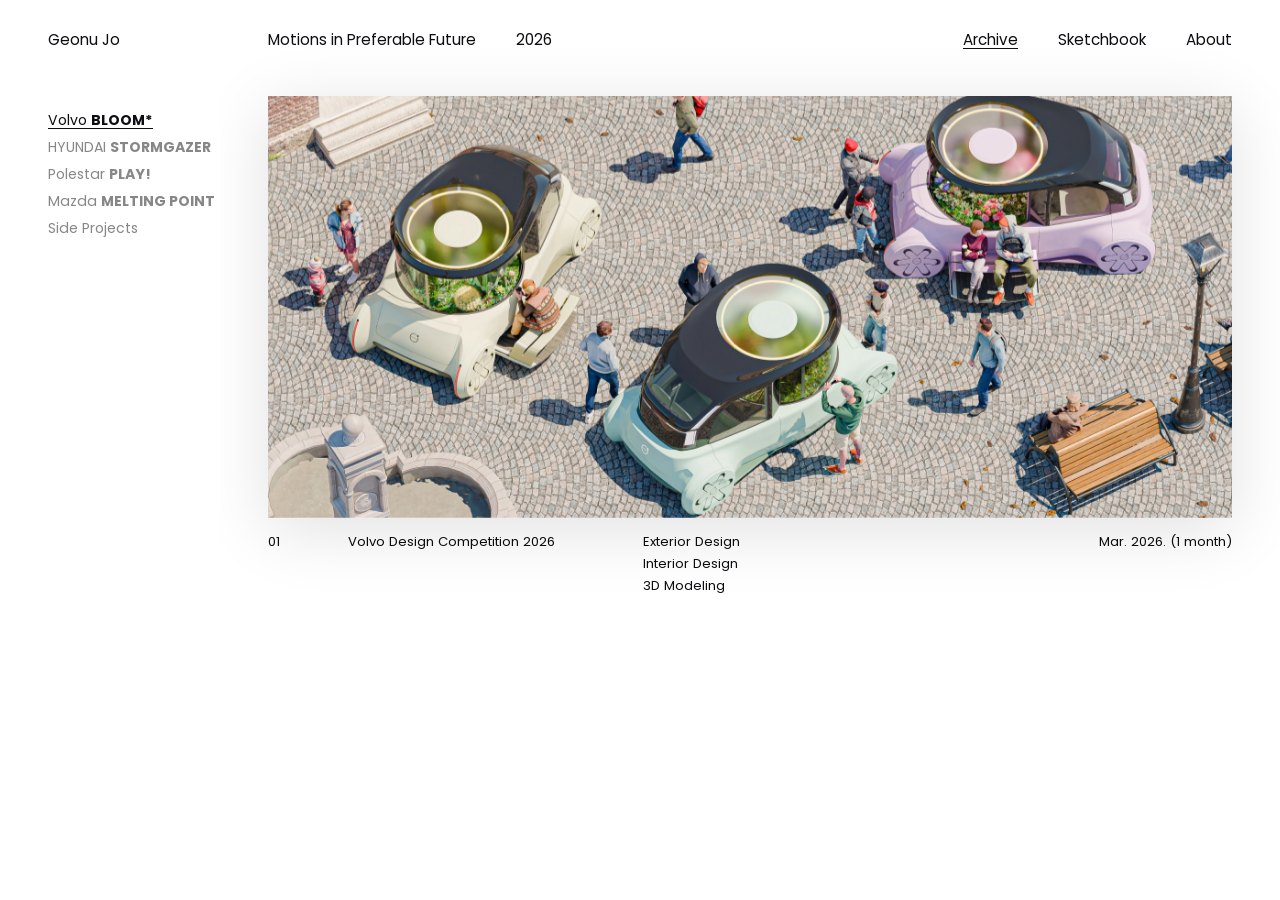
==== commit 07ba3070: "update" ====
--- a/index.html
+++ b/index.html
@@ -35,11 +35,6 @@
     .nav-links a.active { text-decoration:underline; text-underline-offset:3px; }
     .nav-links a:hover  { text-decoration:underline; text-underline-offset:3px; }
     
-    #global-nav.on-archive .nav-name,
-    #global-nav.on-archive .nav-title,
-    #global-nav.on-archive .nav-year,
-    #global-nav.on-archive .nav-links a { color:#e8e8e8; }
-
     #global-nav.on-sketchbook .nav-name,
     #global-nav.on-sketchbook .nav-title,
     #global-nav.on-sketchbook .nav-year,
@@ -55,7 +50,7 @@
     .page { width:100%; height:100vh; position:relative; }
 
     /* ── PAGE 1: ARCHIVE ── */
-    #page-archive { background:#0D0D11; display:flex; }
+    #page-archive { background:#fff; display:flex; }
 
     .archive-sidebar {
       width:220px;
@@ -68,19 +63,19 @@
     .project-nav-item {
       font-size:0.88rem;
       font-weight:400;
-      color:#555558;
+      color:#878788;
       cursor:pointer;
       line-height:1.5;
       transition:color 0.2s;
       white-space:nowrap;
     }
     .project-nav-item strong { font-weight:700; }
-    .project-nav-item.active { color:#e8e8e8; text-decoration:underline; text-underline-offset:3px; }
-    .project-nav-item:hover { color:#e8e8e8; }
+    .project-nav-item.active { color:#0D0D11; text-decoration:underline; text-underline-offset:3px; }
+    .project-nav-item:hover { color:#0D0D11; }
 
     .archive-content {
       flex:1;
-      padding:96px 268px 48px 48px;
+      padding:96px 48px 48px;
       display:flex;
       flex-direction:column;
       overflow:hidden;
@@ -139,10 +134,10 @@
       padding-top:14px;
       flex-shrink:0;
     }
-    .meta-num     { font-size:0.82rem; color:#e8e8e8; }
-    .meta-context { font-size:0.82rem; color:#e8e8e8; }
-    .meta-tags    { font-size:0.82rem; color:#e8e8e8; display:flex; flex-direction:column; gap:2px; }
-    .meta-date    { font-size:0.82rem; color:#e8e8e8; text-align:right; }
+    .meta-num     { font-size:0.82rem; color:#0D0D11; }
+    .meta-context { font-size:0.82rem; color:#0D0D11; }
+    .meta-tags    { font-size:0.82rem; color:#0D0D11; display:flex; flex-direction:column; gap:2px; }
+    .meta-date    { font-size:0.82rem; color:#0D0D11; text-align:right; }
 
     /* ── PAGE 2: SKETCHBOOK (iframe) ── */
     #page-sketchbook { background:#b8b8b8; }
@@ -405,8 +400,6 @@
 let isAnimating = false;
 const ANIM_MS   = 900;
 
-globalNav.classList.add('on-archive');
-
 function goToPage(n) {
   n = Math.max(0, Math.min(2, n));
   if (n === currentPage || isAnimating) return;
@@ -419,7 +412,6 @@
   document.getElementById('nav-archive').classList.toggle('active',    n === 0);
   document.getElementById('nav-sketchbook').classList.toggle('active', n === 1);
   document.getElementById('nav-about').classList.toggle('active',      n === 2);
-  globalNav.classList.toggle('on-archive',    n === 0);
   globalNav.classList.toggle('on-sketchbook', n === 1);
   setTimeout(() => { isAnimating = false; }, ANIM_MS);
 }
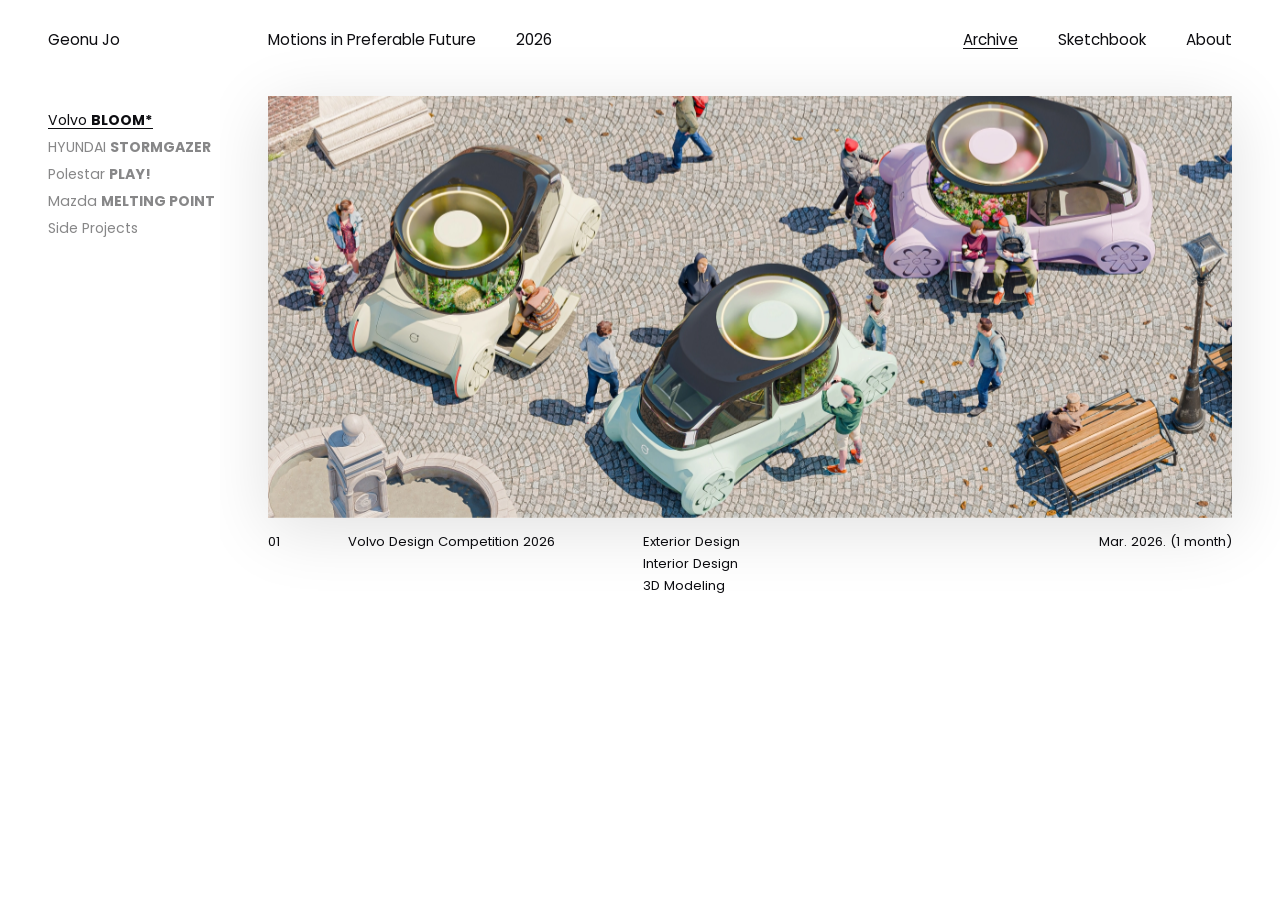
==== commit f0132ec7: "Update index.html" ====
--- a/index.html
+++ b/index.html
@@ -42,12 +42,15 @@
 
     /* ── PAGE SCROLL ── */
     #scroll-container { position:fixed; inset:0; overflow:hidden; }
+    /* 페이지 높이를 vh/svh 단위 대신 컨테이너 비율(%)로 통일:
+       모바일·아이패드에서 주소창 때문에 vh와 svh가 달라 페이지가 어긋나던 문제 방지 */
     #pages-wrapper {
-      width:100%; 
+      width:100%;
+      height:300%;
       transition: transform 0.85s cubic-bezier(0.76,0,0.24,1);
       will-change: transform;
     }
-    .page { width:100%; height:100vh; position:relative; }
+    .page { width:100%; height:33.3333%; position:relative; overflow:hidden; }
 
     /* ── PAGE 1: ARCHIVE ── */
     #page-archive { background:#fff; display:flex; }
@@ -197,9 +200,6 @@
     }
 
     @media (max-width: 915px) and (orientation: landscape) {
-      .page { 
-        height: 100svh !important; 
-      }
       .archive-sidebar { padding: 94px 20px 8px 20px; }
       #archive-cover { aspect-ratio: 16/6; max-height: 38vh; }
     }
@@ -406,8 +406,8 @@
   currentPage = n;
   isAnimating = true;
   
-  const targetOffset = n * -100;
-  pagesWrapper.style.transform = `translateY(${targetOffset}svh)`;
+  // translateY의 %는 wrapper(=페이지 3장) 높이 기준이므로 한 페이지 = 100/3 %
+  pagesWrapper.style.transform = `translateY(${-n * (100 / 3)}%)`;
   
   document.getElementById('nav-archive').classList.toggle('active',    n === 0);
   document.getElementById('nav-sketchbook').classList.toggle('active', n === 1);
@@ -490,4 +490,4 @@
 
 </script>
 </body>
-</html>+</html>
